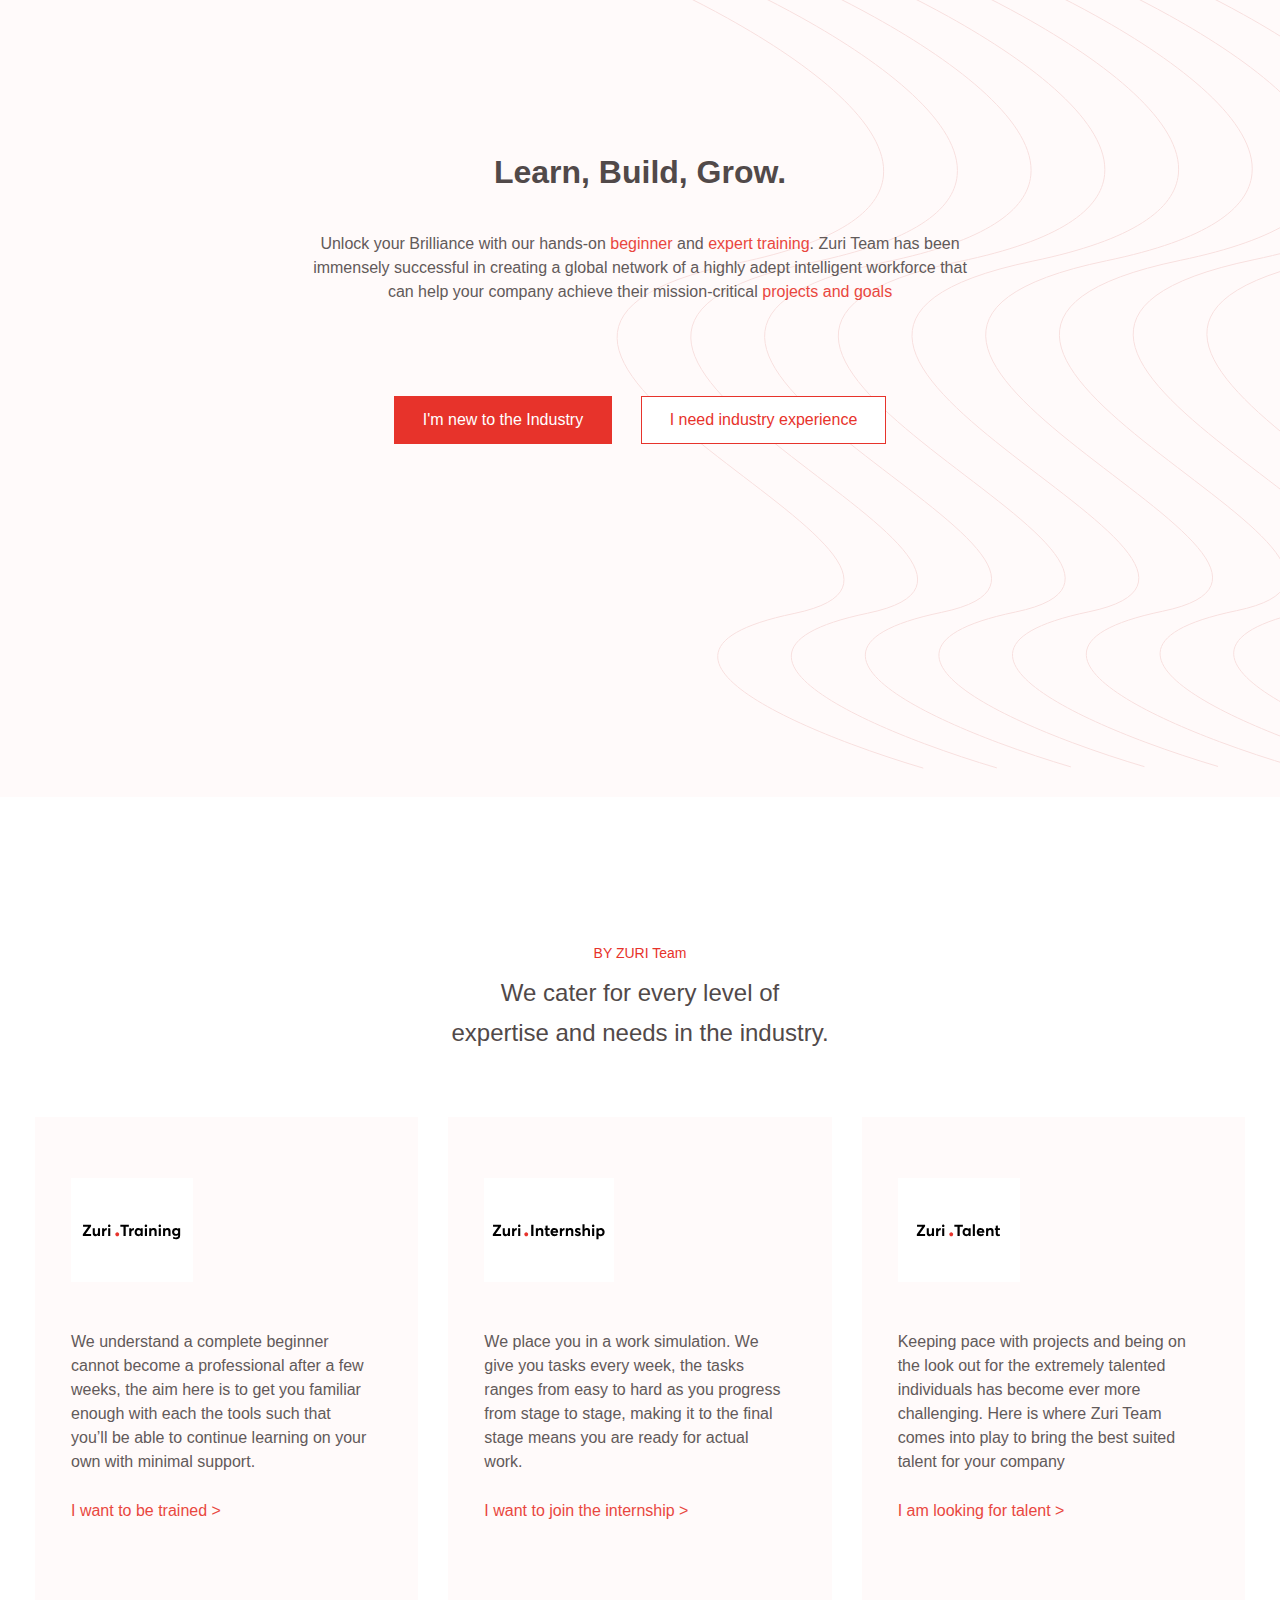
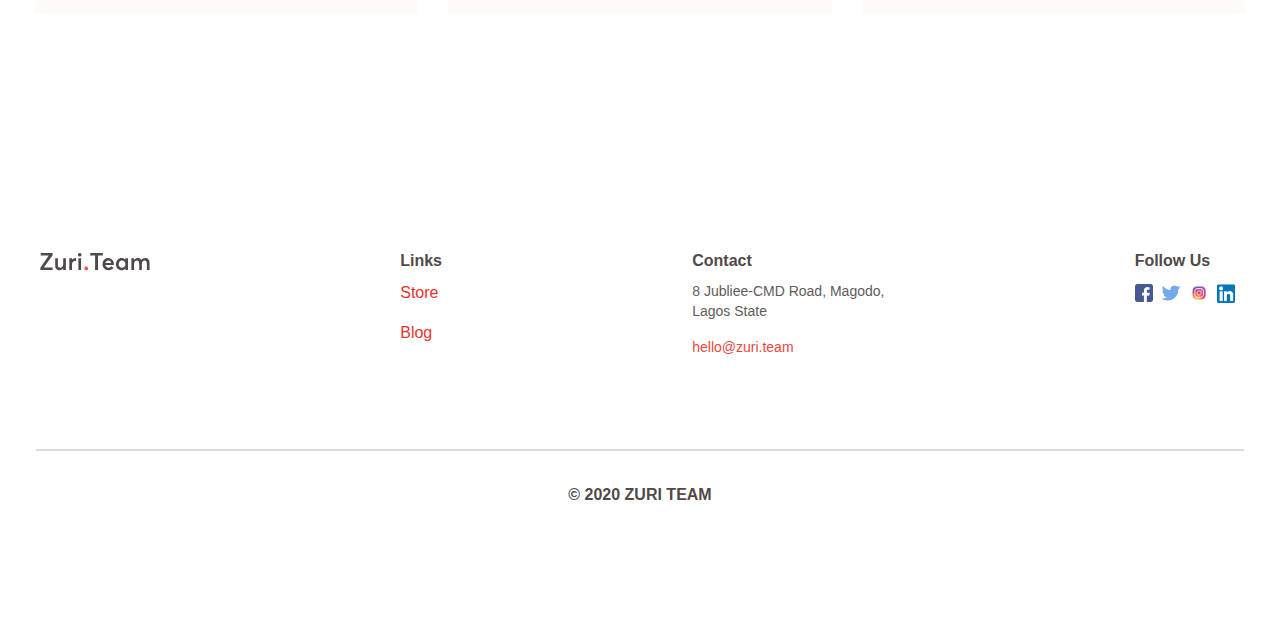
==== index.html @ ae86ae68 "README and Landing page" ====
<!DOCTYPE html>
<html lang="en">
<head>

    <meta charset="UTF-8">
    <meta content="width=device-width, user-scalable=no, initial-scale=1.0, maximum-scale=1.0, minimum-scale=1.0"
        name="viewport">
    <meta content="ie=edge" http-equiv="X-UA-Compatible">
    <link href="https://stackpath.bootstrapcdn.com/bootstrap/4.5.0/css/bootstrap.min.css" rel="stylesheet">
    <link href="./css/style.css" rel="stylesheet">
    <!-- <link href="images/" rel="icon" sizes="16x16 32x32" type="image/png"> -->
    <!-- <link href="./img/favicon.png" rel="icon" sizes="16x16 32x32" type="image/png"> -->
    <title>ZURI | Learn, Build, Grow.</title>
    <meta name="description" content="Unlock your Brilliance with our hands-on training. Recruit from our global network of a highly adept intelligent workforce. Learn to code and teach others. Get a job as a coder / programmer">
    <meta name=”robots” content="index, follow">
    <link rel="stylesheet" href="style.css">
      <!-- Global site tag (gtag.js) - Google Analytics -->
	<script async src="https://www.googletagmanager.com/gtag/js?id=G-2SJ29ZK43S"></script>
	<script>
  	window.dataLayer = window.dataLayer || [];
  	function gtag(){dataLayer.push(arguments);}
  	gtag('js', new Date());

  	gtag('config', 'G-2SJ29ZK43S');
	</script>
    <!-- <meta charset="UTF-8">
    <meta http-equiv="X-UA-Compatible" content="IE=edge">
    <meta name="viewport" content="width=device-width, initial-scale=1.0"> -->
    <title>Zuri</title>

</head>
<body>
    
    <section class="hero-container">
        <div class="center-image">
            <img alt="" class="logo-img" src="./img/zuri-logo-full.svg">
        </div>

        <div class="hero">
            <h2>Learn, Build, Grow.</h2>
            <p>Unlock your Brilliance with our hands-on <a href="https://training.zuri.team">beginner</a> and <a href="https://internship.zuri.team">expert training</a>. Zuri Team has been immensely successful in creating a global network of a highly adept intelligent workforce that can help your company
                achieve their mission-critical <a href="https://talent.zuri.team">projects and goals</a></p>
            <div class="btn-div">
                <a href="https://training.zuri.team/">
                    <button class=" my-btn btn-red">I'm new to the Industry</button>
                </a>
                <br class="d-block d-md-none">
                <a href="https://talent.zuri.team/">
                    <button class=" my-btn btn-red-outline">I need industry experience</button>
                </a>
            </div>
        </div>
    </section>

    <section class="programs">
        <div class="container-fluid program-content text-center">
            <h3 class="heading">BY ZURI Team</h3>
            <p class="slogan">We cater for every level of <br> expertise and needs in the industry.</p>

            <div class="container-fluid my-container">
                <div class="row">
                    <div class="col-lg-4 program-card-zed text-center">
                        <div class="program-card text-left mx-auto m-4 m-lg-0">
                            <img alt="" class="card-bg-svg-1 d-none d-xl-block"
                                src="https://res.cloudinary.com/dafsch2zs/image/upload/v1596628122/Zuri%20Landing/left_bvmv7q.png">
                            <div class="zed-content">
                                <!-- <img alt="" src="./img/zuri-training-img.svg"> -->
                                <img alt="" src="images/zuri-training-img.svg">
                                <p>We understand a complete beginner cannot become a professional after a few weeks, the aim here is to get you familiar enough with each the tools such that you’ll be able to continue learning on your own with minimal support.</p>
                                <h3><a href="https://training.zuri.team/">I want to be trained ></a></h3>
                            </div>

                        </div>
                    </div>

                    <div class="col-lg-4 text-center">
                        <div class="program-card text-left mx-auto m-4 m-lg-0">
                            <!-- <img alt="" src="./img/zuri-internship-img.svg"> -->
                            <img alt="" src="images//zuri-internship-img.svg">
                            <p>We place you in a work simulation. We give you tasks every week, the tasks ranges from easy to hard as you progress from stage to stage, making it to the final stage means you are ready for actual work.  </p>
                            <h3><a href="https://internship.zuri.team/">I want to join the internship ></a></h3>
                        </div>
                    </div>

                    <div class="col-lg-4 program-card-zed">
                        <div class="program-card text-left mx-auto m-4 m-lg-0">
                            <img alt="" class="card-bg-svg-2 d-none d-xl-block"
                                src="https://res.cloudinary.com/dafsch2zs/image/upload/v1596628122/Zuri%20Landing/right_yz6hn3.png">
                            <div class="zed">
                                <img alt="" src="images//zuri-talent-img.svg">
                                <!-- <img alt="" src="./img/zuri-talent-img.svg"> -->
                                <p>Keeping pace
                                    with projects and being on the look out for the extremely talented
                                    individuals has become ever more challenging. Here is where Zuri
                                    Team comes into play to bring the best suited talent for your
                                    company</p>
                                <h3><a href="https://talent.zuri.team/">I am looking for talent ></a></h3>
                            </div>
                        </div>
                    </div>
                </div>
            </div>

        </div>
    </section>


    <footer class="footer my-container mx-auto">
        <div class="footer-flex-container text-center text-md-left">
            <div class="flex-1">
                <img alt="" class="footer-logo" src="images/zuri-logo-full.svg">
                <!-- <img alt="" class="footer-logo" src="i/zuri-logo-full.svg"> -->
            </div>

      
            <div class="flex-3">
                <h3>Links</h3>              
                <a href="https://flutterwave.com/store/zuriteam">
                    <p>Store</p>
                </a>
                <a href="https://blog.zuri.team">
                    <p>Blog</p>
                </a>
            </div>

            <div class="flex-4 address">
                <h3>Contact</h3>
                <p>8 Jubliee-CMD Road, Magodo, <br />Lagos State</p>
                <p>
                    <a href="mailto:hello@zuri.com">
                        hello@zuri.team
                    </a>
                </p>
            </div>

            <div class="flex-5">
                <h3>Follow Us</h3>
                <div class="contact-icons">
                    <a target="_blank" href="https://web.facebook.com/thezuriteam"> <img alt="" src="/images/fb.png"> </a>
                    <a target="_blank" href="https://twitter.com/theZuriTeam"> <img alt="" src="/images/twitter.png"> </a>
                    <a target="_blank" href="https://www.instagram.com/thezuriteam/"> <img alt="" src="/images/IG.png"> </a>
                    <a href="#"> <img alt="" src="/images/in.png"> </a>
                </div>
            </div>
        </div>

        <div>
            <hr class="m-3 md-0">
        </div>

        <div class="mx-auto text-center copyright">
            <p> &#169 2020 ZURI TEAM </p>
        </div>

    </footer>


</body>
</html>
---- style.css ----
@font-face {
    font-family: Averta;
    src: url(https://res.cloudinary.com/dafsch2zs/raw/upload/v1596618987/Zuri%20Landing/AvertaDemoPECuttedDemo-Regular_dghpn7.otf);
}

* {
    box-sizing: border-box;
    font-family: Averta, sans-serif;
    /*overflow: hidden;*/
}

a {
    color: #E7332B;
    text-decoration: none;
}

a:hover{
    text-decoration: none;
    color: #eb5850;
}

.container-fluid {
    max-width: 1440px !important;
}

.my-container {
    max-width: 1240px !important;
}

.center-image {
    margin: auto;
    display: flex;
    padding-top: 69px;
    margin-bottom: 69px;
}

.center-image img {
    margin: auto;
}

/* .logo-img {
    margin-top: 69px;
    margin-left: 100px;
    margin-bottom: 143px;
} */

.hero-container {
    height: 800px;
    background-image: url("/images/hero-bg.svg");
    background-size: cover;
    background-position: center center;
    background-repeat: no-repeat;
}

.hero {
    padding: 10px;
    max-width: 700px;
    margin: 0 auto;
    text-align: center;
}

.hero h2 {
    font-size: 32px;
    line-height: 48px;
    text-align: center;
    font-weight: 800;
    color: #514949;
    margin-bottom: 36px;
}

.hero p {
    font-size: 16px;
    line-height: 24px;
    color: #514949;
    opacity: 0.9;
}

.btn-div {
    margin-top: 92px;
}

.my-btn {
    padding: 11px 28px;
    border: 1px solid #E7332B;
}

.btn-red {
    background-color: #E7332B;
    color: #fff;
    margin-right: 24px;
}

.btn-red:hover {
    background-color: #fff;
    color: #E7332B;
}

.btn-red-outline {
    background-color: #fff;
    color: #E7332B;
}

.btn-red-outline:hover {
    background-color: #E7332B;
    color: #fff;
}

section.programs {
    background-color: #fff;
    overflow: hidden;
}

.program-content {
    padding-top: 0 !important;
}

.program-content .heading {
    font-size: 14px;
    line-height: 24px;
    color: #E7332B;
    margin-top: 141px;
}

.program-content p.slogan {
    font-size: 24px;
    line-height: 40px;
    text-align: center;
    color: #514949;
    margin-top: 8px;
    margin-bottom: 64px;

}

.container-fluid {
    margin: 0 auto;
    /*max-width: 1240px;*/
    text-align: center;
    /*border: 1px solid red;*/
}

.program-card {
    /*height: 511px;*/
    width: 100%;
    /*border: 1px solid red;*/
    background-color: #FFFAFA;
    padding: 61px 47px 82px 36px;
    text-align: justify-all;
}

.program-card-zed {
    position: relative;
    z-index: 1;
}

img.card-bg-svg-1 {
    width: 100%;
    position: absolute;
    left: -120px;
    top: -75px;
    z-index: -1;
}

img.card-bg-svg-2 {
    width: 90%;
    position: absolute;
    right: -120px;
    top: -75px;
    z-index: -1;
}

.program-card img {
    margin-bottom: 48px;
}

.program-card p {
    font-size: 16px;
    line-height: 24px;
    color: #514949;
    opacity: 0.9;
}

.program-card h3 a {
    font-size: 16px;
    line-height: 24px;
    color: #E7332B;
    opacity: 0.9;
}

.footer {
    margin-top: 215px;
}

.footer-flex-container {
    display: flex;
    justify-content: space-between;
    flex-wrap: wrap;
    margin-bottom: 56px;
    padding: 20px;
}

.footer h3 {
    font-size: 16px;
    font-weight: bold;
    line-height: 24px;
    color: #514949;
}

.quick-links {
    list-style: none;
    margin: 0;
    padding: 0;
}

.quick-links a {
    text-decoration: none;
    font-size: 14px;
    line-height: 20px;
    color: #514949;
    opacity: 0.9;
}

.contact p,
.address p {
    font-size: 14px;
    line-height: 20px;
    color: #514949;
    opacity: 0.9;
}

.contact-icons img {
    width: 18px !important;
    margin-right: 5px;
}


footer hr {
    opacity: 0.2;
    border: 0.7px solid #514949;
}

.copyright p {
    font-size: 16px;
    line-height: 24px;
    font-weight: bold;
    margin-top: 32px;
    color: #514949;
    padding-bottom: 97px;
}

@media (max-width: 768px) {

    .hero-container {
        height: auto;
    }

    img.logo-img {
        display: block;
        padding-top: 50px;
        margin: auto;
        margin-bottom: 20px;
    }

    .hero h2 {
        font-size: 28px;
        line-height: 34px;
        text-align: center;
    }

    .btn-div {
        margin-bottom: 50px;
    }


    button.my-btn {
        display: block;
        margin: auto;
        justify-content: center;
    }

    h3.heading {
        margin-top: 60px !important;
    }

    .footer-flex-container {
        flex-direction: column;
        justify-content: center;
        align-items: center;
    }

    .footer-logo {
        width: 150px;
        margin-bottom: 15px;
    }

    .footer-flex-container h3 {
        font-size: 24px;
        margin-top: 20px;

    }


}
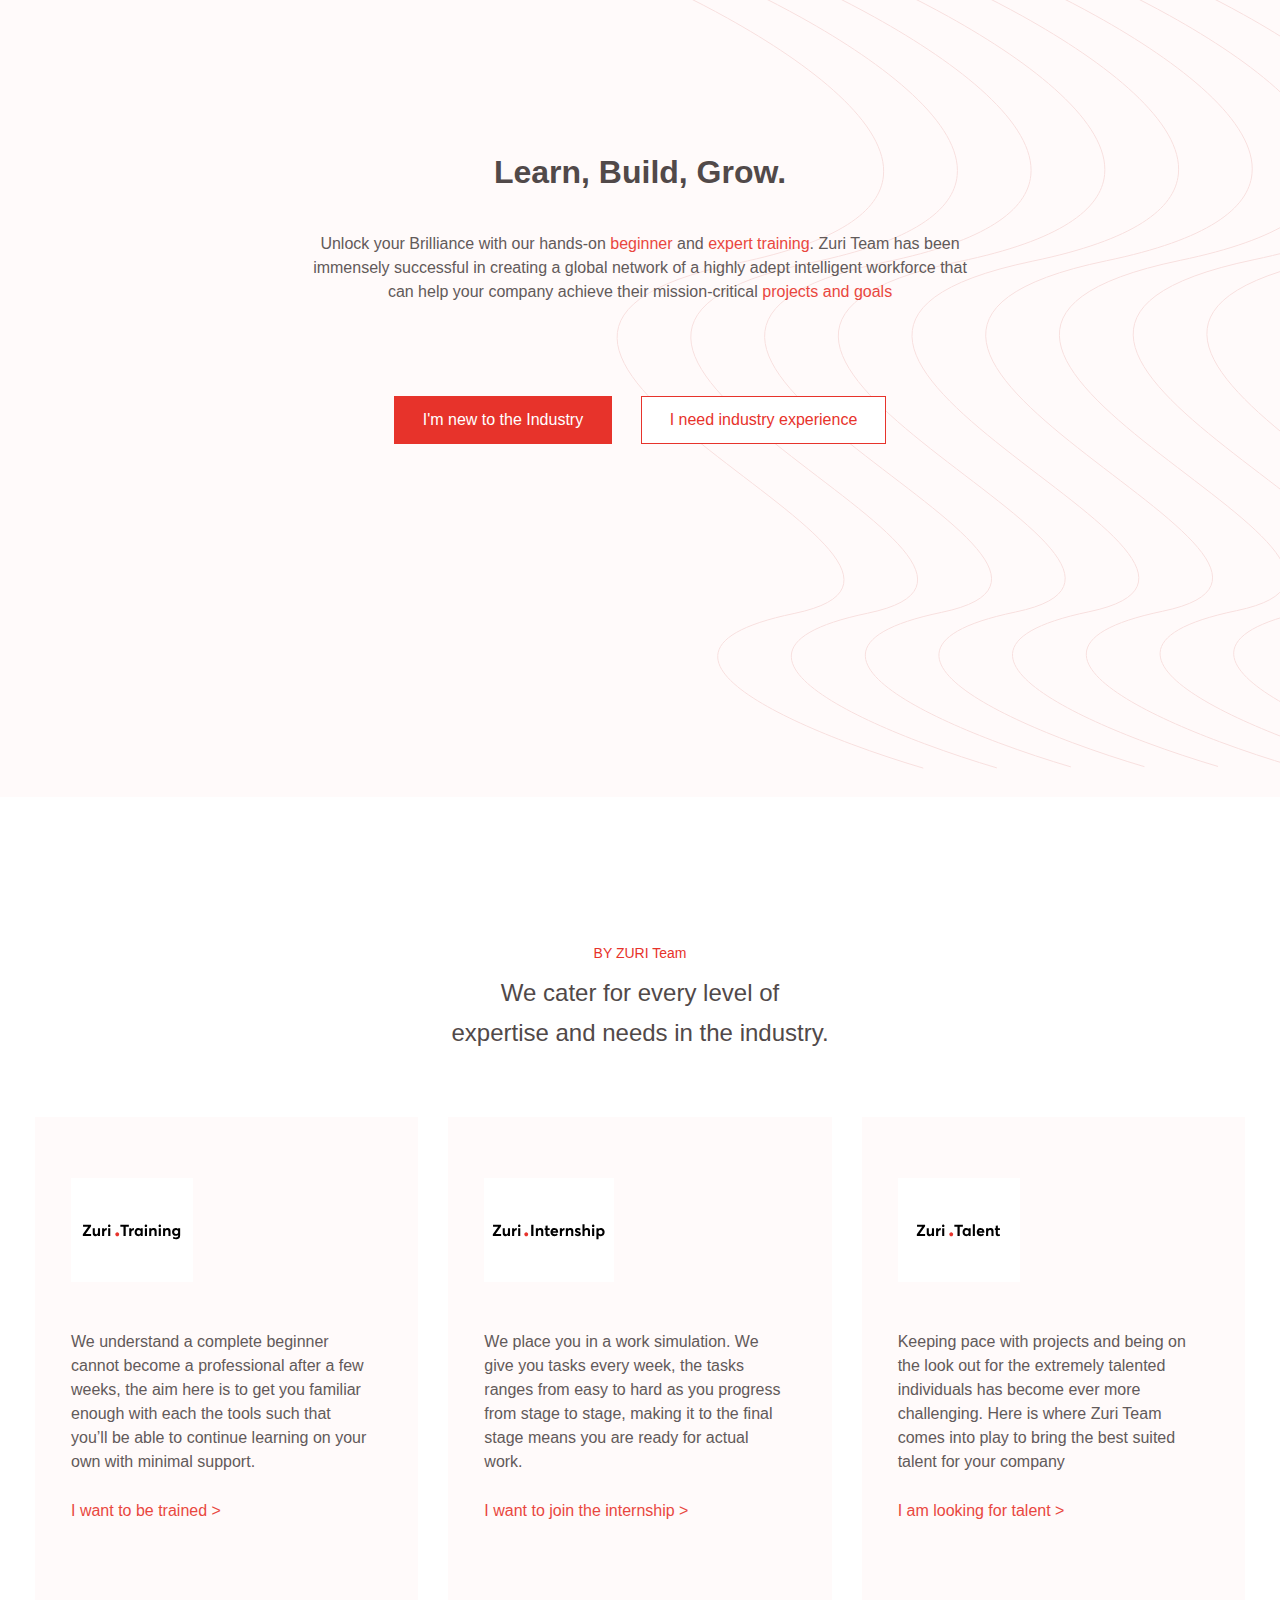
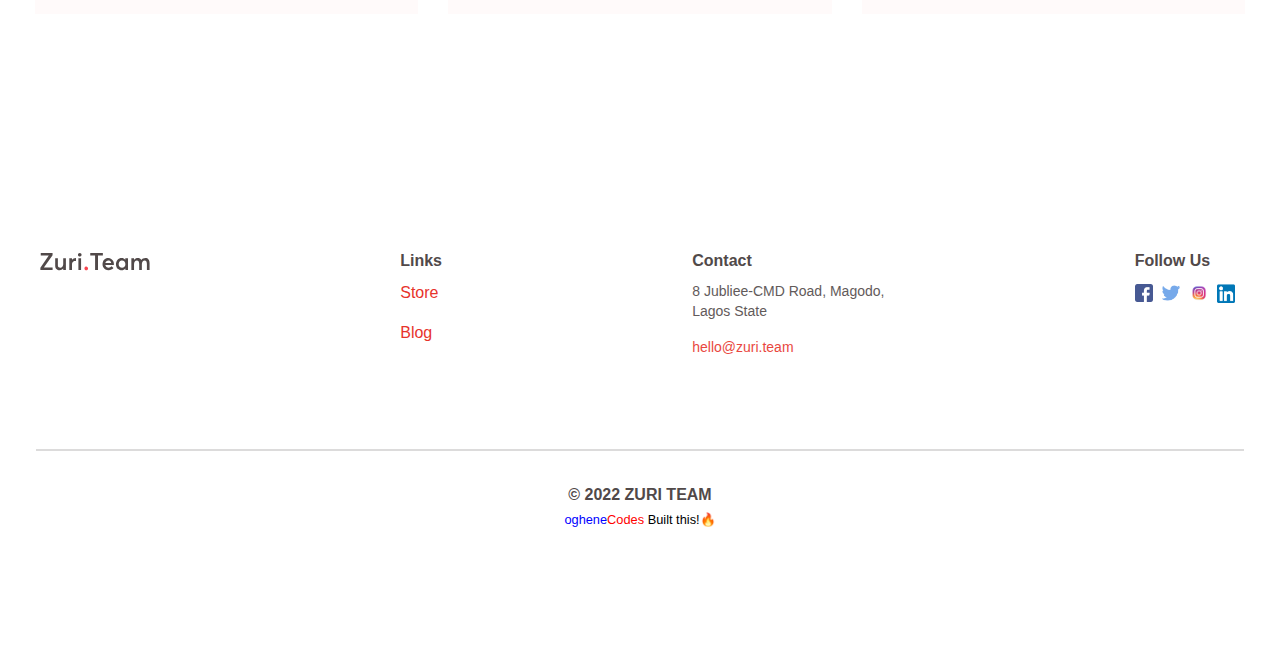
==== commit b3566f8e: "Landing Page Updates" ====
--- a/index.html
+++ b/index.html
@@ -149,7 +149,9 @@
         </div>
 
         <div class="mx-auto text-center copyright">
-            <p> &#169 2020 ZURI TEAM </p>
+            <p> &#169 2022 ZURI TEAM <br> 
+                <a href="https://oghene-codes.netlify.app/" style="color: black;"><small><span style="color: blue;">oghene</span><span style="color: red;">Codes</span> Built this!&#128293;</small></a>
+            </p>
         </div>
 
     </footer>
